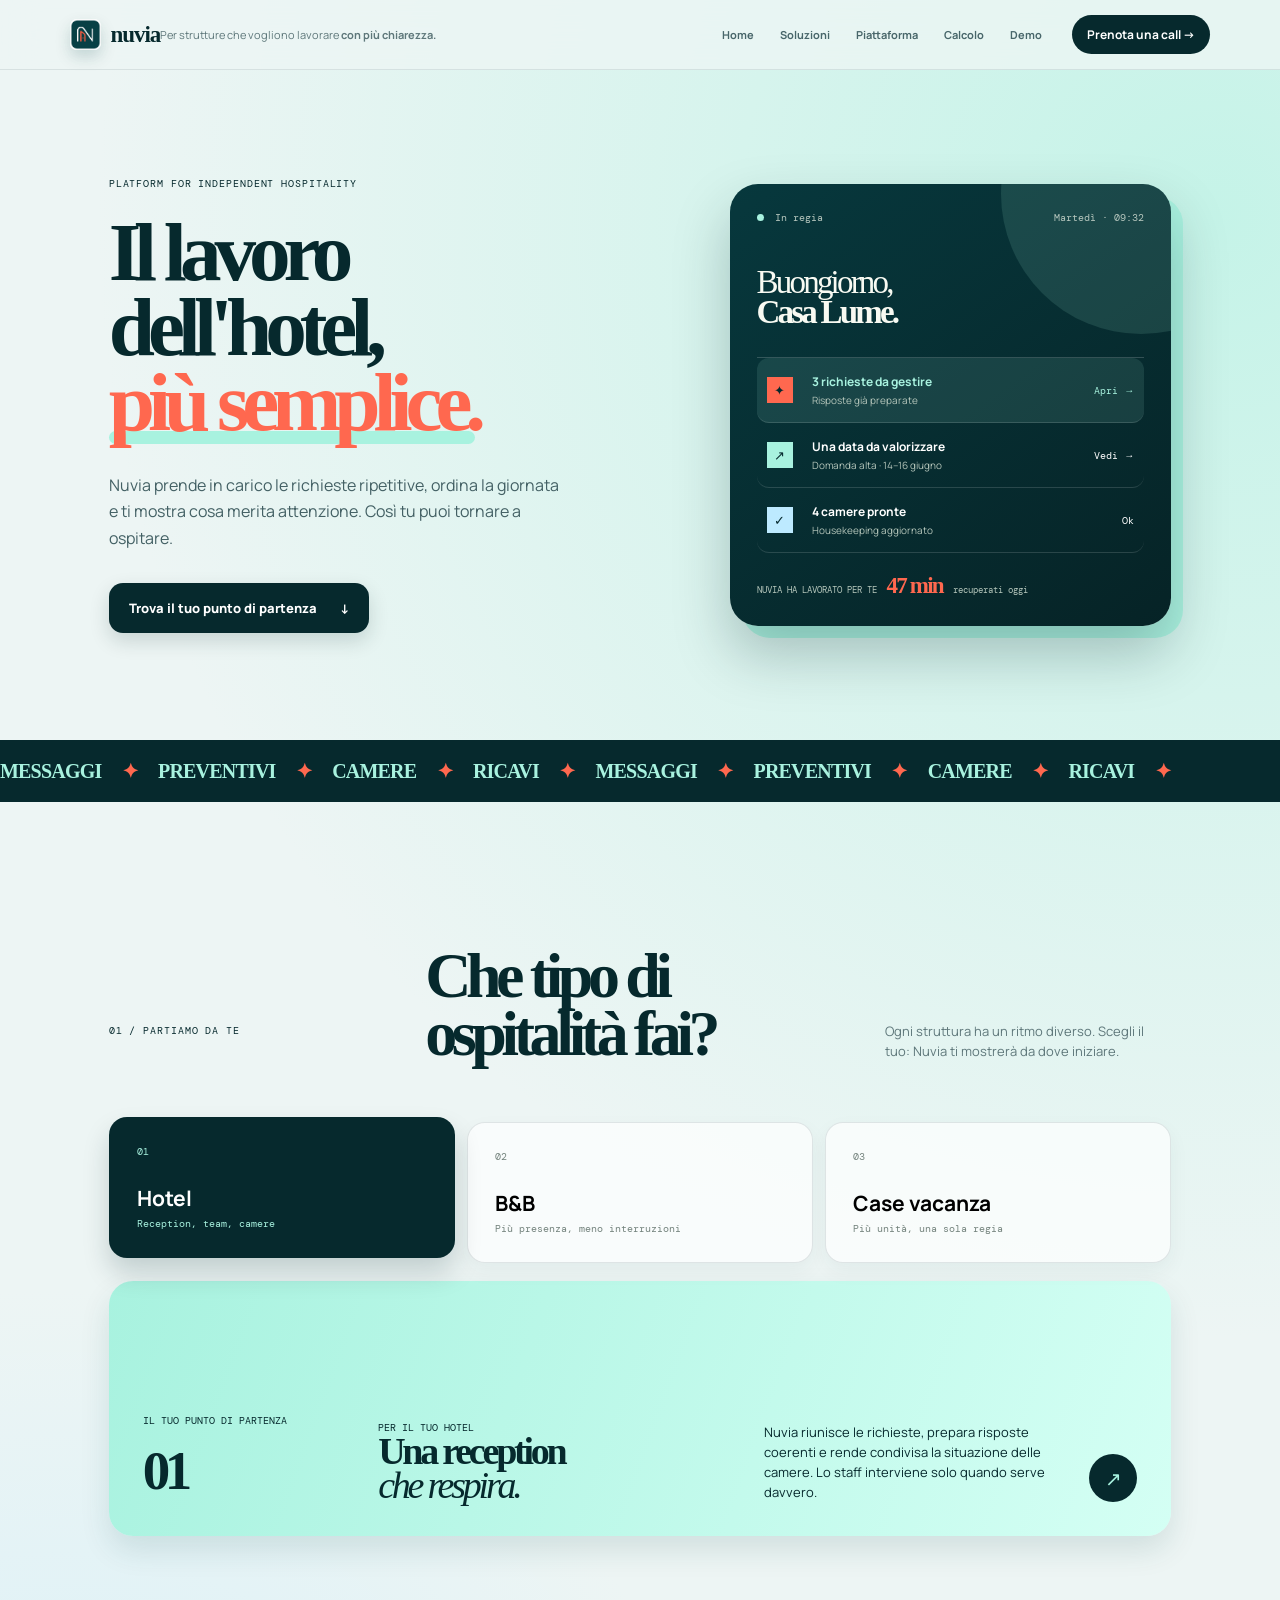
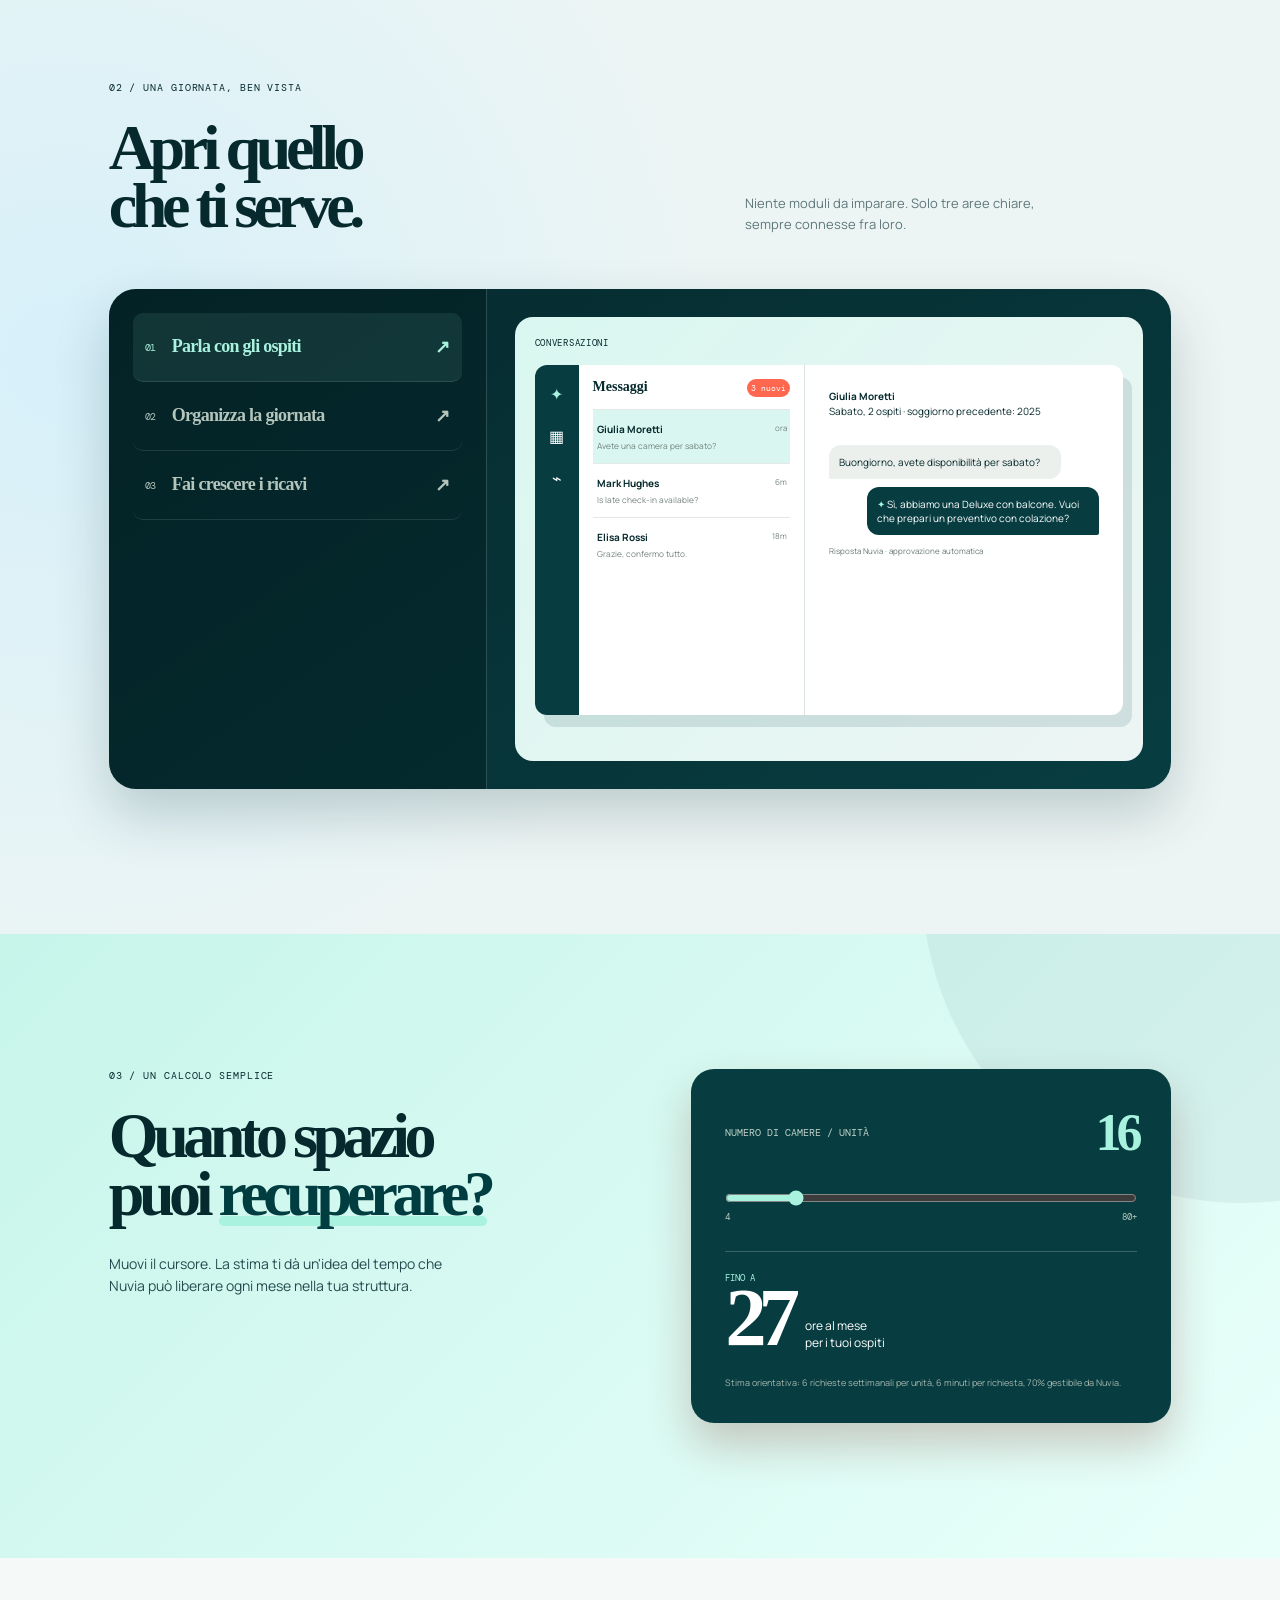
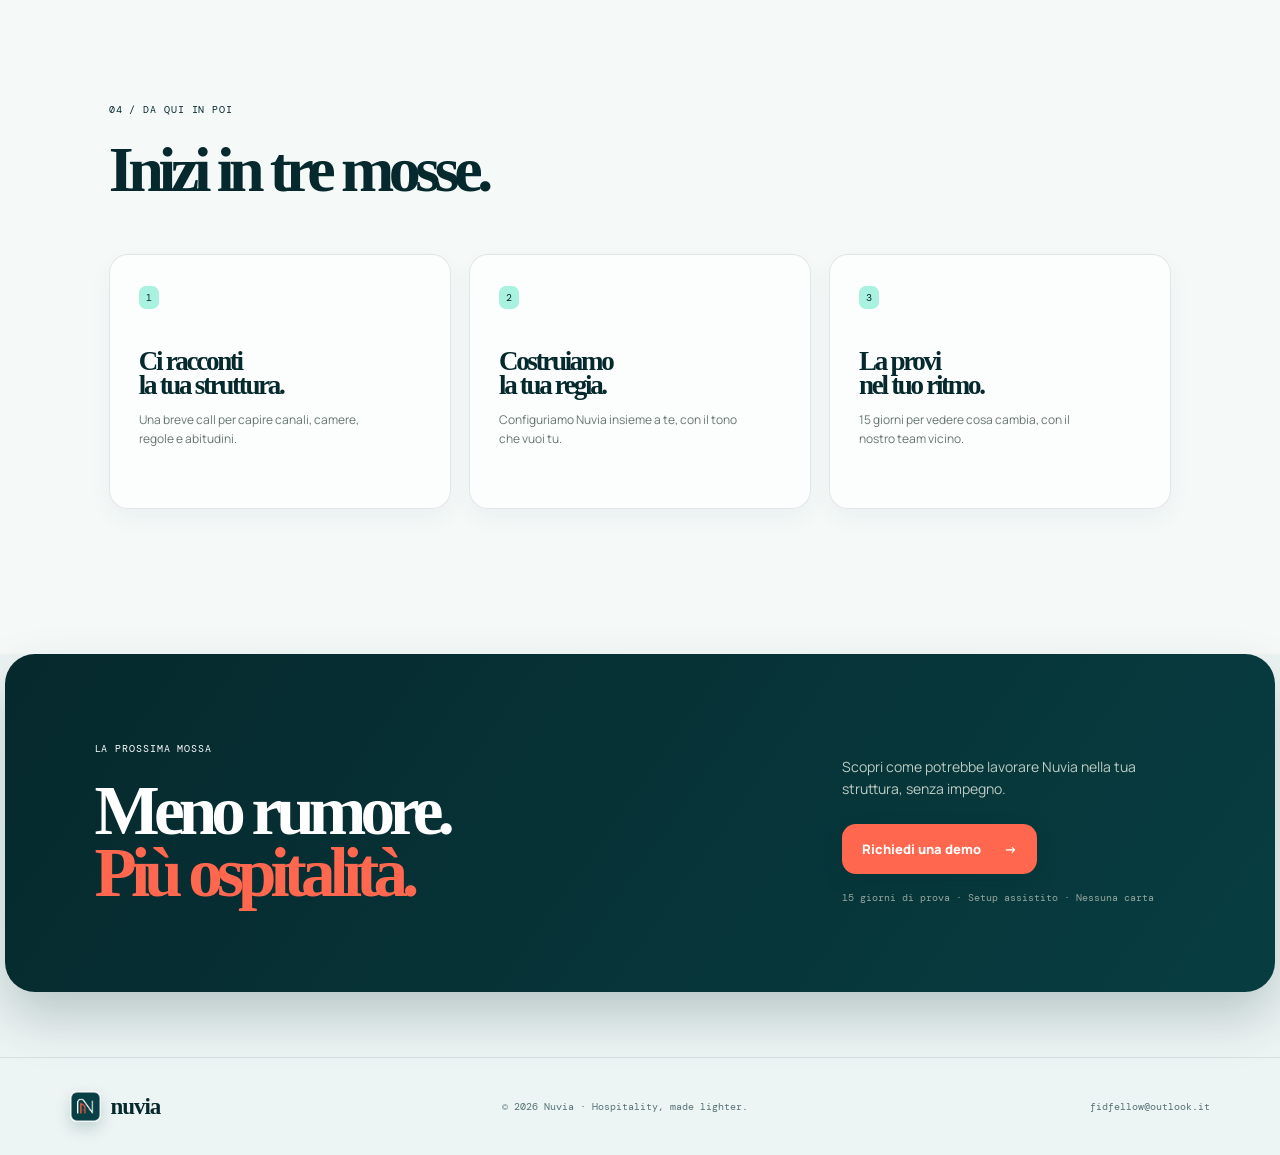
==== nuvia/index.html @ 4fe14f7c "Merge FidFellow direction and integrate Nuvia product site" ====
<!doctype html>
<html lang="it"><head><meta charset="UTF-8"><meta name="viewport" content="width=device-width, initial-scale=1.0"><meta name="description" content="Nuvia semplifica ogni giornata nella tua struttura ricettiva."><title>Nuvia — Il lavoro dell'hotel, più semplice.</title><link rel="preconnect" href="https://fonts.googleapis.com"><link rel="preconnect" href="https://fonts.gstatic.com" crossorigin><link href="https://fonts.googleapis.com/css2?family=DM+Mono:wght@400;500&family=Manrope:wght@400;500;600;700&display=swap" rel="stylesheet"><link rel="stylesheet" href="styles.css"><link rel="stylesheet" href="contrast-fix.css"><link rel="stylesheet" href="mobile-nav.css"></head>
<body><header class="topbar"><a class="logo" href="#inizio" aria-label="Nuvia home"><img src="assets/nuvia-logo.svg" alt="Logo Nuvia">nuvia</a><p class="topbar-message">Per strutture che vogliono lavorare <b>con più chiarezza.</b></p><nav class="site-nav" aria-label="Sezioni del sito"><a href="#inizio">Home</a><a href="#configura">Soluzioni</a><a href="#prodotto">Piattaforma</a><a href="#calcolo">Calcolo</a><a href="#demo">Demo</a></nav><a class="mini-link" href="mailto:fidfellow@outlook.it?subject=Prenota%20una%20call%20Nuvia">Prenota una call <span>→</span></a><button class="menu-toggle" type="button" aria-label="Apri menu" aria-expanded="false"><span></span></button></header>
<main id="inizio"><section class="intro"><div class="intro-heading"><p class="tag">PLATFORM FOR INDEPENDENT HOSPITALITY</p><h1>Il lavoro<br>dell'hotel,<br><mark>più semplice.</mark></h1><p class="intro-copy">Nuvia prende in carico le richieste ripetitive, ordina la giornata e ti mostra cosa merita attenzione. Così tu puoi tornare a ospitare.</p><a class="primary-button" href="#configura">Trova il tuo punto di partenza <span>↓</span></a></div><div class="intro-panel"><div class="panel-top"><span class="status"><i></i> In regia</span><span>Martedì · 09:32</span></div><h2>Buongiorno,<br><b>Casa Lume.</b></h2><div class="task-list"><button class="task active"><span class="task-icon coral">✦</span><span><b>3 richieste da gestire</b><small>Risposte già preparate</small></span><strong>Apri →</strong></button><button class="task"><span class="task-icon lime">↗</span><span><b>Una data da valorizzare</b><small>Domanda alta · 14–16 giugno</small></span><strong>Vedi →</strong></button><button class="task"><span class="task-icon sky">✓</span><span><b>4 camere pronte</b><small>Housekeeping aggiornato</small></span><strong>Ok</strong></button></div><div class="panel-foot"><span>NUVIA HA LAVORATO PER TE</span><b>47 min</b><small>recuperati oggi</small></div></div></section>
<section class="marquee"><div>MESSAGGI <i>✦</i> PREVENTIVI <i>✦</i> CAMERE <i>✦</i> RICAVI <i>✦</i> MESSAGGI <i>✦</i> PREVENTIVI <i>✦</i> CAMERE <i>✦</i> RICAVI <i>✦</i></div></section>
<section id="configura" class="quick-start"><div class="section-intro"><p class="tag">01 / PARTIAMO DA TE</p><h2>Che tipo di<br>ospitalità fai?</h2><p>Ogni struttura ha un ritmo diverso. Scegli il tuo: Nuvia ti mostrerà da dove iniziare.</p></div><div class="property-picker" role="tablist"><button class="property-choice selected" data-property="hotel" role="tab" aria-selected="true"><span>01</span><b>Hotel</b><small>Reception, team, camere</small></button><button class="property-choice" data-property="bb" role="tab" aria-selected="false"><span>02</span><b>B&B</b><small>Più presenza, meno interruzioni</small></button><button class="property-choice" data-property="case" role="tab" aria-selected="false"><span>03</span><b>Case vacanza</b><small>Più unità, una sola regia</small></button></div><div class="path-card" id="property-result"><div class="path-number">IL TUO PUNTO DI PARTENZA <b>01</b></div><div><p class="result-kicker">PER IL TUO HOTEL</p><h3>Una reception<br><em>che respira.</em></h3></div><p class="result-text">Nuvia riunisce le richieste, prepara risposte coerenti e rende condivisa la situazione delle camere. Lo staff interviene solo quando serve davvero.</p><a href="#demo" class="arrow-button">↗</a></div></section>
<section class="product-area"><div class="product-head"><div><p class="tag">02 / UNA GIORNATA, BEN VISTA</p><h2>Apri quello<br>che ti serve.</h2></div><p>Niente moduli da imparare. Solo tre aree chiare, sempre connesse fra loro.</p></div><div class="product-explorer"><div class="explorer-nav" role="tablist"><button class="explorer-button selected" data-screen="inbox" role="tab" aria-selected="true"><span>01</span> Parla con gli ospiti <i>↗</i></button><button class="explorer-button" data-screen="flow" role="tab" aria-selected="false"><span>02</span> Organizza la giornata <i>↗</i></button><button class="explorer-button" data-screen="grow" role="tab" aria-selected="false"><span>03</span> Fai crescere i ricavi <i>↗</i></button></div><div class="screen-stage" id="screen-stage"><div class="screen-label">CONVERSAZIONI</div><div class="inbox-screen"><div class="screen-sidebar"><i>✦</i><i>▦</i><i>⌁</i></div><div class="messages"><p class="screen-title">Messaggi <span>3 nuovi</span></p><div class="message-row selected"><b>Giulia Moretti</b><small>Avete una camera per sabato?</small><time>ora</time></div><div class="message-row"><b>Mark Hughes</b><small>Is late check-in available?</small><time>6m</time></div><div class="message-row"><b>Elisa Rossi</b><small>Grazie, confermo tutto.</small><time>18m</time></div></div><div class="reply-box"><p><b>Giulia Moretti</b><br>Sabato, 2 ospiti · soggiorno precedente: 2025</p><div class="guest-bubble">Buongiorno, avete disponibilità per sabato?</div><div class="nuvia-bubble"><span>✦</span> Sì, abbiamo una Deluxe con balcone. Vuoi che prepari un preventivo con colazione?</div><small>Risposta Nuvia · approvazione automatica</small></div></div></div></div></section>
<section class="impact"><div class="impact-copy"><p class="tag">03 / UN CALCOLO SEMPLICE</p><h2>Quanto spazio<br>puoi <mark>recuperare?</mark></h2><p>Muovi il cursore. La stima ti dà un'idea del tempo che Nuvia può liberare ogni mese nella tua struttura.</p></div><div class="calculator"><div class="calculator-top"><span>NUMERO DI CAMERE / UNITÀ</span><strong id="room-count">16</strong></div><input id="rooms" type="range" min="4" max="80" value="16"><div class="range-labels"><span>4</span><span>80+</span></div><div class="impact-result"><span>FINO A</span><b id="hours">27</b><p>ore al mese<br>per i tuoi ospiti</p></div><small>Stima orientativa: 6 richieste settimanali per unità, 6 minuti per richiesta, 70% gestibile da Nuvia.</small></div></section>
<section class="steps"><p class="tag">04 / DA QUI IN POI</p><h2>Inizi in tre mosse.</h2><div class="steps-grid"><article><span>1</span><h3>Ci racconti<br>la tua struttura.</h3><p>Una breve call per capire canali, camere, regole e abitudini.</p></article><article><span>2</span><h3>Costruiamo<br>la tua regia.</h3><p>Configuriamo Nuvia insieme a te, con il tono che vuoi tu.</p></article><article><span>3</span><h3>La provi<br>nel tuo ritmo.</h3><p>15 giorni per vedere cosa cambia, con il nostro team vicino.</p></article></div></section>
<section id="demo" class="final-cta"><div><p class="tag">LA PROSSIMA MOSSA</p><h2>Meno rumore.<br><mark>Più ospitalità.</mark></h2></div><div><p>Scopri come potrebbe lavorare Nuvia nella tua struttura, senza impegno.</p><a class="primary-button light" href="mailto:fidfellow@outlook.it?subject=Richiesta%20demo%20Nuvia">Richiedi una demo <span>→</span></a><small>15 giorni di prova · Setup assistito · Nessuna carta</small></div></section></main>
<footer><a class="logo" href="#inizio" aria-label="Nuvia home"><img src="assets/nuvia-logo.svg" alt="Logo Nuvia">nuvia</a><p>© 2026 Nuvia · Hospitality, made lighter.</p><a href="mailto:fidfellow@outlook.it">fidfellow@outlook.it</a></footer><script src="script.js"></script><script src="mobile-menu.js"></script></body></html>
---- nuvia/styles.css ----
:root {
  --ink: #06292d;
  --ink-soft: #0b4449;
  --paper: #edf5f4;
  --mint: #a8f2df;
  --coral: #ff684f;
  --sky: #bdeaff;
  --muted: #5e777a;
  --line: rgba(6, 41, 45, .13);
}
* { box-sizing: border-box; }
html { scroll-behavior: smooth; }
body { margin: 0; color: var(--ink); background: radial-gradient(circle at 95% 5%, rgba(168,242,223,.58), transparent 26%), radial-gradient(circle at 5% 45%, rgba(189,234,255,.48), transparent 25%), var(--paper); font-family: Manrope, sans-serif; }
a { color: inherit; text-decoration: none; }
.topbar { height: 70px; padding: 0 5.5vw; display: flex; align-items: center; justify-content: space-between; position: sticky; top: 0; z-index: 30; border-bottom: 1px solid rgba(6,41,45,.09); background: rgba(237,245,244,.8); backdrop-filter: blur(18px); }
.logo { display: flex; align-items: center; gap: 9px; font: 700 23px 'Space Grotesk'; letter-spacing: -1px; }
.logo img { width: 31px; height: 31px; display: block; border-radius: 10px; box-shadow: 0 7px 15px rgba(0,61,65,.18); }
.topbar-message { margin: 0; font-size: 11px; color: var(--muted); }
.mini-link { padding: 11px 15px; border-radius: 999px; color: white; background: var(--ink); font-size: 12px; font-weight: 700; }
.intro { min-height: 670px; max-width: 1440px; margin: auto; padding: 88px 8.5vw; display: grid; grid-template-columns: 1.08fr .92fr; align-items: center; gap: 8vw; }
.tag { margin: 0 0 25px; font: 10px 'DM Mono'; letter-spacing: .09em; }
h1,h2,h3 { margin: 0; font-family: 'Space Grotesk'; letter-spacing: -.085em; line-height: .9; }
.intro h1 { font-size: clamp(58px,6.5vw,100px); }
mark { color: var(--coral); background: transparent; position: relative; }
mark::after { content: ''; position: absolute; left: 0; right: .05em; bottom: .05em; height: .15em; border-radius: 10px; background: var(--mint); z-index: -1; }
.intro-copy { max-width: 460px; margin: 32px 0; color: #436064; font-size: 16px; line-height: 1.65; }
.primary-button { display: inline-block; padding: 16px 20px; border-radius: 14px; color: white; background: var(--ink); box-shadow: 0 8px 20px rgba(6,41,45,.16); font-size: 13px; font-weight: 800; transition: .2s; }
.primary-button span { padding-left: 20px; }
.primary-button:hover { transform: translateY(-3px); box-shadow: 0 13px 26px rgba(6,41,45,.2), 0 0 0 4px rgba(168,242,223,.7); }
.intro-panel { padding: 27px; overflow: hidden; position: relative; border-radius: 28px; color: #f8faf2; background: linear-gradient(145deg,#07383d,#062326); box-shadow: 0 28px 55px rgba(7,41,43,.25), 12px 12px 0 rgba(168,242,223,.9); }
.intro-panel::after { content: ''; width: 280px; height: 280px; position: absolute; right: -110px; top: -130px; border-radius: 50%; background: rgba(168,242,223,.12); }
.panel-top { display: flex; justify-content: space-between; color: #b8c8bf; font: 10px 'DM Mono'; position: relative; z-index: 1; }.status i { width: 7px; height: 7px; margin-right: 5px; display: inline-block; border-radius: 50%; background: var(--mint); }
.intro-panel h2 { margin: 44px 0 30px; font-size: 33px; font-weight: 400; position: relative; z-index: 1; }.task-list { border-top: 1px solid rgba(255,255,255,.18); position: relative; z-index: 1; }
.task { width: 100%; padding: 15px 10px; display: grid; grid-template-columns: 35px 1fr auto; gap: 10px; align-items: center; text-align: left; border: 0; border-bottom: 1px solid rgba(255,255,255,.14); border-radius: 12px; color: white; background: none; font: 12px Manrope; }
.task.active { color: var(--mint); background: rgba(168,242,223,.11); }.task b,.task small { display: block; }.task small { margin-top: 3px; color: #b4c5ba; font-size: 10px; }.task strong { font: 10px 'DM Mono'; font-weight: 400; }.task-icon { width: 26px; height: 26px; display: grid; place-items: center; color: var(--ink); font-size: 13px; }.coral { background: var(--coral); }.lime { background: var(--mint); }.sky { background: var(--sky); }
.panel-foot { padding-top: 20px; display: flex; align-items: baseline; gap: 10px; position: relative; z-index: 1; }.panel-foot span,.panel-foot small { color: #b6c7bc; font: 9px 'DM Mono'; }.panel-foot b { color: var(--coral); font: 700 23px 'Space Grotesk'; letter-spacing: -.08em; }
.marquee { overflow: hidden; padding: 19px 0; white-space: nowrap; color: var(--mint); background: var(--ink); font: 600 20px 'Space Grotesk'; letter-spacing: -.04em; }.marquee div { width: max-content; animation: scroll 28s linear infinite; }.marquee i { padding: 0 16px; color: var(--coral); font-style: normal; }@keyframes scroll { to { transform: translateX(-50%); } }
.quick-start,.product-area,.steps { max-width: 1440px; margin: auto; padding: 145px 8.5vw; }.section-intro { display: grid; grid-template-columns: 1fr 1.5fr 1fr; gap: 30px; align-items: end; margin-bottom: 60px; }.section-intro h2,.product-head h2 { font-size: clamp(42px,5vw,70px); }.section-intro>p:last-child,.product-head>p { margin: 12px 0 0; color: var(--muted); font-size: 13px; line-height: 1.6; }
.property-picker { display: grid; grid-template-columns: repeat(3,1fr); gap: 12px; }.property-choice { padding: 27px; text-align: left; cursor: pointer; border: 1px solid rgba(6,41,45,.11); border-radius: 18px; background: rgba(255,255,255,.68); box-shadow: 0 8px 20px rgba(8,53,55,.05); font-family: Manrope; transition: .2s; }.property-choice:hover,.property-choice.selected { transform: translateY(-5px); color: white; background: var(--ink); box-shadow: 0 15px 27px rgba(6,41,45,.18); }.property-choice span,.property-choice small { display: block; color: #73827c; font: 10px 'DM Mono'; }.property-choice.selected span,.property-choice.selected small { color: var(--mint); }.property-choice b { display: block; margin: 26px 0 5px; font-size: 21px; }
.path-card { min-height: 255px; margin-top: 18px; padding: 34px; display: grid; grid-template-columns: .7fr 1.2fr 1fr auto; gap: 25px; align-items: end; border-radius: 24px; background: linear-gradient(110deg,#a8f2df,#d4fff4); box-shadow: 0 14px 30px rgba(8,74,71,.12); transition: opacity .14s; }.path-number,.result-kicker { margin: 0; font: 10px 'DM Mono'; }.path-number b { display: block; margin-top: 12px; font: 600 55px 'Space Grotesk'; letter-spacing: -.1em; }.path-card h3 { font-size: 38px; }.path-card h3 em { font-weight: 400; }.result-text { margin: 0; font-size: 13px; line-height: 1.55; }.arrow-button { width: 48px; height: 48px; display: grid; place-items: center; border-radius: 50%; color: var(--mint); background: var(--ink); font-size: 20px; }
.product-area { padding-top: 0; }.product-head { display: grid; grid-template-columns: 1.4fr 1fr; gap: 40px; align-items: end; margin-bottom: 55px; }.product-head>p { max-width: 290px; }.product-explorer { min-height: 500px; display: grid; grid-template-columns: .8fr 1.45fr; overflow: hidden; border-radius: 27px; background: linear-gradient(145deg,#06292d,#073d41); box-shadow: 0 25px 55px rgba(7,47,49,.2); }.explorer-nav { padding: 24px; background: rgba(2,24,27,.36); border-right: 1px solid rgba(255,255,255,.18); }.explorer-button { width: 100%; padding: 23px 12px; display: grid; grid-template-columns: 27px 1fr auto; text-align: left; cursor: pointer; border: 0; border-bottom: 1px solid rgba(255,255,255,.11); border-radius: 10px; color: #b4c5bc; background: none; font: 600 18px 'Space Grotesk'; letter-spacing: -.04em; }.explorer-button span { padding-top: 5px; font: 10px 'DM Mono'; }.explorer-button i { font-style: normal; }.explorer-button:hover,.explorer-button.selected { color: var(--mint); background: rgba(168,242,223,.09); }
.screen-stage { margin: 28px; padding: 20px; overflow: hidden; border-radius: 18px; color: var(--ink); background: linear-gradient(135deg,#d9f7f0,#edf5f4); transition: opacity .13s; }.screen-label { margin-bottom: 16px; font: 9px 'DM Mono'; letter-spacing: .08em; }.inbox-screen { height: 350px; display: grid; grid-template-columns: 44px 1fr 1.4fr; overflow: hidden; border-radius: 12px; background: white; box-shadow: 9px 12px 0 rgba(0,61,65,.12); }.screen-sidebar { padding: 18px 0; display: flex; flex-direction: column; align-items: center; gap: 20px; color: white; background: #073d41; }.screen-sidebar i { font-style: normal; }.screen-sidebar i:first-child { color: var(--mint); }.messages { padding: 14px; border-right: 1px solid #dce4de; }.screen-title { margin: 0 0 14px; font: 600 14px 'Space Grotesk'; }.screen-title span { float: right; padding: 4px; border-radius: 999px; color: white; background: var(--coral); font: 8px 'DM Mono'; }.message-row { position: relative; padding: 12px 4px; border-top: 1px solid #e3e9e4; font-size: 10px; }.message-row.selected { background: #d9f7f0; }.message-row b,.message-row small { display: block; }.message-row small,.message-row time { color: #73827c; }.message-row small { margin-top: 4px; }.message-row time { position: absolute; top: 12px; right: 3px; font-size: 8px; }.reply-box { padding: 24px; font-size: 10px; }.reply-box>p { margin: 0 0 26px; line-height: 1.5; }.guest-bubble,.nuvia-bubble { max-width: 86%; margin: 8px 0; padding: 10px; line-height: 1.4; }.guest-bubble { border-radius: 12px 12px 12px 2px; background: #ecf0ec; }.nuvia-bubble { margin-left: auto; border-radius: 12px 12px 2px 12px; color: white; background: #073d41; }.nuvia-bubble span { color: var(--mint); }.reply-box>small { color: #697b72; font-size: 8px; }
.impact { padding: 135px 8.5vw; display: grid; grid-template-columns: 1fr 1fr; gap: 8vw; overflow: hidden; position: relative; background: linear-gradient(120deg,var(--coral),#ff876d); }.impact::before { content: ''; width: 50vw; height: 50vw; position: absolute; right: -22vw; top: -29vw; border-radius: 50%; background: rgba(255,255,255,.11); }.impact-copy,.calculator { position: relative; z-index: 1; }.impact h2 { font-size: clamp(42px,5vw,70px); }.impact-copy>p:not(.tag) { max-width: 370px; margin: 30px 0 0; font-size: 14px; line-height: 1.6; }.calculator { align-self: center; padding: 34px; border-radius: 23px; color: white; background: #073d41; box-shadow: 0 22px 44px rgba(109,38,26,.24); }.calculator-top { display: flex; align-items: center; justify-content: space-between; color: #c1d1c8; font: 10px 'DM Mono'; }.calculator-top strong { color: var(--mint); font: 600 52px 'Space Grotesk'; letter-spacing: -.1em; }input[type=range] { width: 100%; margin: 28px 0 0; accent-color: var(--mint); }.range-labels { display: flex; justify-content: space-between; color: #b8c7be; font: 9px 'DM Mono'; }.impact-result { margin-top: 28px; padding-top: 20px; display: grid; grid-template-columns: auto 1fr; align-items: end; column-gap: 13px; border-top: 1px solid rgba(255,255,255,.2); }.impact-result span { grid-column: 1/-1; color: var(--mint); font: 9px 'DM Mono'; }.impact-result b { font: 600 83px/.8 'Space Grotesk'; letter-spacing: -.1em; }.impact-result p { margin: 0; font-size: 12px; line-height: 1.35; }.calculator>small { display: block; margin-top: 25px; color: #a6b6ad; font-size: 9px; line-height: 1.5; }
.steps { background: rgba(255,255,255,.43); }.steps h2 { margin-bottom: 55px; font-size: clamp(42px,5vw,70px); }.steps-grid { display: grid; grid-template-columns: repeat(3,1fr); gap: 18px; }.steps-grid article { min-height: 255px; padding: 29px; border: 1px solid rgba(6,41,45,.11); border-radius: 19px; background: rgba(255,255,255,.72); box-shadow: 0 9px 22px rgba(7,52,54,.05); transition: .2s; }.steps-grid article:hover { transform: translateY(-5px); box-shadow: 0 17px 28px rgba(7,52,54,.12); }.steps-grid span { padding: 5px 7px; border-radius: 7px; background: var(--mint); font: 10px 'DM Mono'; }.steps-grid h3 { margin: 43px 0 14px; font-size: 27px; }.steps-grid p { max-width: 240px; color: #66766f; font-size: 12px; line-height: 1.55; }
.final-cta { max-width: 1270px; margin: 0 auto 65px; padding: 88px 7vw; display: grid; grid-template-columns: 1.4fr .7fr; gap: 60px; align-items: end; border-radius: 30px; color: white; background: linear-gradient(125deg,#06292d,#073d41); box-shadow: 0 25px 52px rgba(6,41,45,.22); }.final-cta h2 { font-size: clamp(48px,5.4vw,76px); }.final-cta>div>p:not(.tag) { margin: 0 0 25px; color: #bdcbc3; font-size: 14px; line-height: 1.55; }.light { color: white; background: var(--coral); }.final-cta small { display: block; margin-top: 17px; color: #95a79d; font: 10px 'DM Mono'; }footer { padding: 32px 5.5vw; display: flex; align-items: center; justify-content: space-between; border-top: 1px solid rgba(6,41,45,.1); }footer p,footer>a:last-child { color: #557176; font: 10px 'DM Mono'; }
@media(max-width:800px){.topbar{height:64px;padding:0 6vw}.topbar-message{display:none}.mini-link{padding:9px 12px}.intro{min-height:0;padding:74px 6vw 78px;display:block}.intro h1{font-size:59px}.intro-panel{margin-top:65px;border-radius:22px;box-shadow:9px 9px 0 var(--mint)}.marquee{font-size:16px}.quick-start,.product-area,.steps{padding:90px 6vw}.section-intro,.product-head,.impact,.final-cta{display:block}.section-intro>p:last-child,.product-head>p{margin-top:24px}.property-picker{grid-template-columns:1fr;gap:9px}.property-choice{padding:15px 20px}.property-choice:hover,.property-choice.selected{transform:none}.property-choice b{margin:8px 0 3px}.path-card{grid-template-columns:1fr;gap:20px;padding:25px;border-radius:20px}.path-number b{margin-top:6px;font-size:42px}.arrow-button{justify-self:end}.product-explorer{display:block;border-radius:20px}.explorer-nav{border-right:0}.explorer-button{padding:16px 6px;font-size:16px}.screen-stage{margin:0 15px 15px;padding:13px}.inbox-screen{height:330px;grid-template-columns:32px 1fr}.screen-sidebar{padding:13px 0}.reply-box{display:none}.messages{border:0}.impact{padding:90px 6vw}.impact-copy{margin-bottom:45px}.steps-grid{grid-template-columns:1fr;gap:12px}.steps-grid article{min-height:0;padding:24px;border-radius:15px}.steps-grid h3{margin:27px 0 10px}.final-cta{margin:0 6vw 40px;padding:62px 7vw;border-radius:20px}.final-cta>div+div{margin-top:35px}footer{padding:30px 6vw;display:block}footer p,footer>a:last-child{display:block;margin:21px 0 0}}
/* Official Nuvia mark supplied by FidFellow */
.logo img{content:url("assets/nuvia-logo-official.webp");border-radius:22%}
---- nuvia/contrast-fix.css ----
/* Higher contrast for the interactive calculator section. */
.impact {
  background: linear-gradient(135deg, #c7f5ea 0%, #e9fffa 100%);
  color: #06292d;
}

.impact::before {
  background: rgba(0, 61, 65, .06);
}

.impact h2 mark {
  color: #003d41;
}

.impact-copy > p:not(.tag) {
  color: #244c50;
}
---- nuvia/mobile-nav.css ----
.site-nav{display:flex;align-items:center;gap:26px;margin-left:auto;margin-right:30px}.site-nav a{color:#48666a;font-size:11px;font-weight:700;transition:color .2s}.site-nav a:hover{color:#ff684f}.menu-toggle{display:none;width:42px;height:42px;place-items:center;padding:0;cursor:pointer;border:0;border-radius:12px;color:#edf5f4;background:#06292d}.menu-toggle span,.menu-toggle::before,.menu-toggle::after{width:18px;height:1.5px;display:block;content:'';background:currentColor;transition:transform .2s,opacity .2s}.menu-toggle::before{transform:translateY(-6px)}.menu-toggle::after{transform:translateY(6px)}.menu-toggle.is-open span{opacity:0}.menu-toggle.is-open::before{transform:translateY(1.5px) rotate(45deg)}.menu-toggle.is-open::after{transform:translateY(-1.5px) rotate(-45deg)}
@media(max-width:800px){.topbar{gap:10px}.logo{position:relative;z-index:32}.logo img{width:35px;height:35px;border-radius:11px}.topbar .mini-link{display:none}.menu-toggle{display:grid;position:relative;z-index:32;margin-left:auto}.site-nav{width:min(92vw,420px);padding:88px 22px 24px;display:flex;flex-direction:column;align-items:stretch;gap:0;position:fixed;top:12px;right:4vw;z-index:31;border:1px solid rgba(168,242,223,.25);border-radius:23px;opacity:0;visibility:hidden;transform:translateY(-15px) scale(.97);pointer-events:none;background:rgba(6,41,45,.98);box-shadow:0 23px 50px rgba(0,28,31,.27);transition:.22s}.site-nav.is-open{opacity:1;visibility:visible;transform:none;pointer-events:auto}.site-nav a{padding:17px 4px;border-bottom:1px solid rgba(255,255,255,.14);color:#edf5f4;font-size:17px;font-family:'Space Grotesk';letter-spacing:-.03em}.site-nav a:last-child{border:0}.site-nav a:hover{color:#a8f2df}.site-nav::after{content:'NUVIA · HOSPITALITY, SIMPLIFIED';margin-top:24px;color:#9bb4b1;font:9px 'DM Mono';letter-spacing:.07em}}
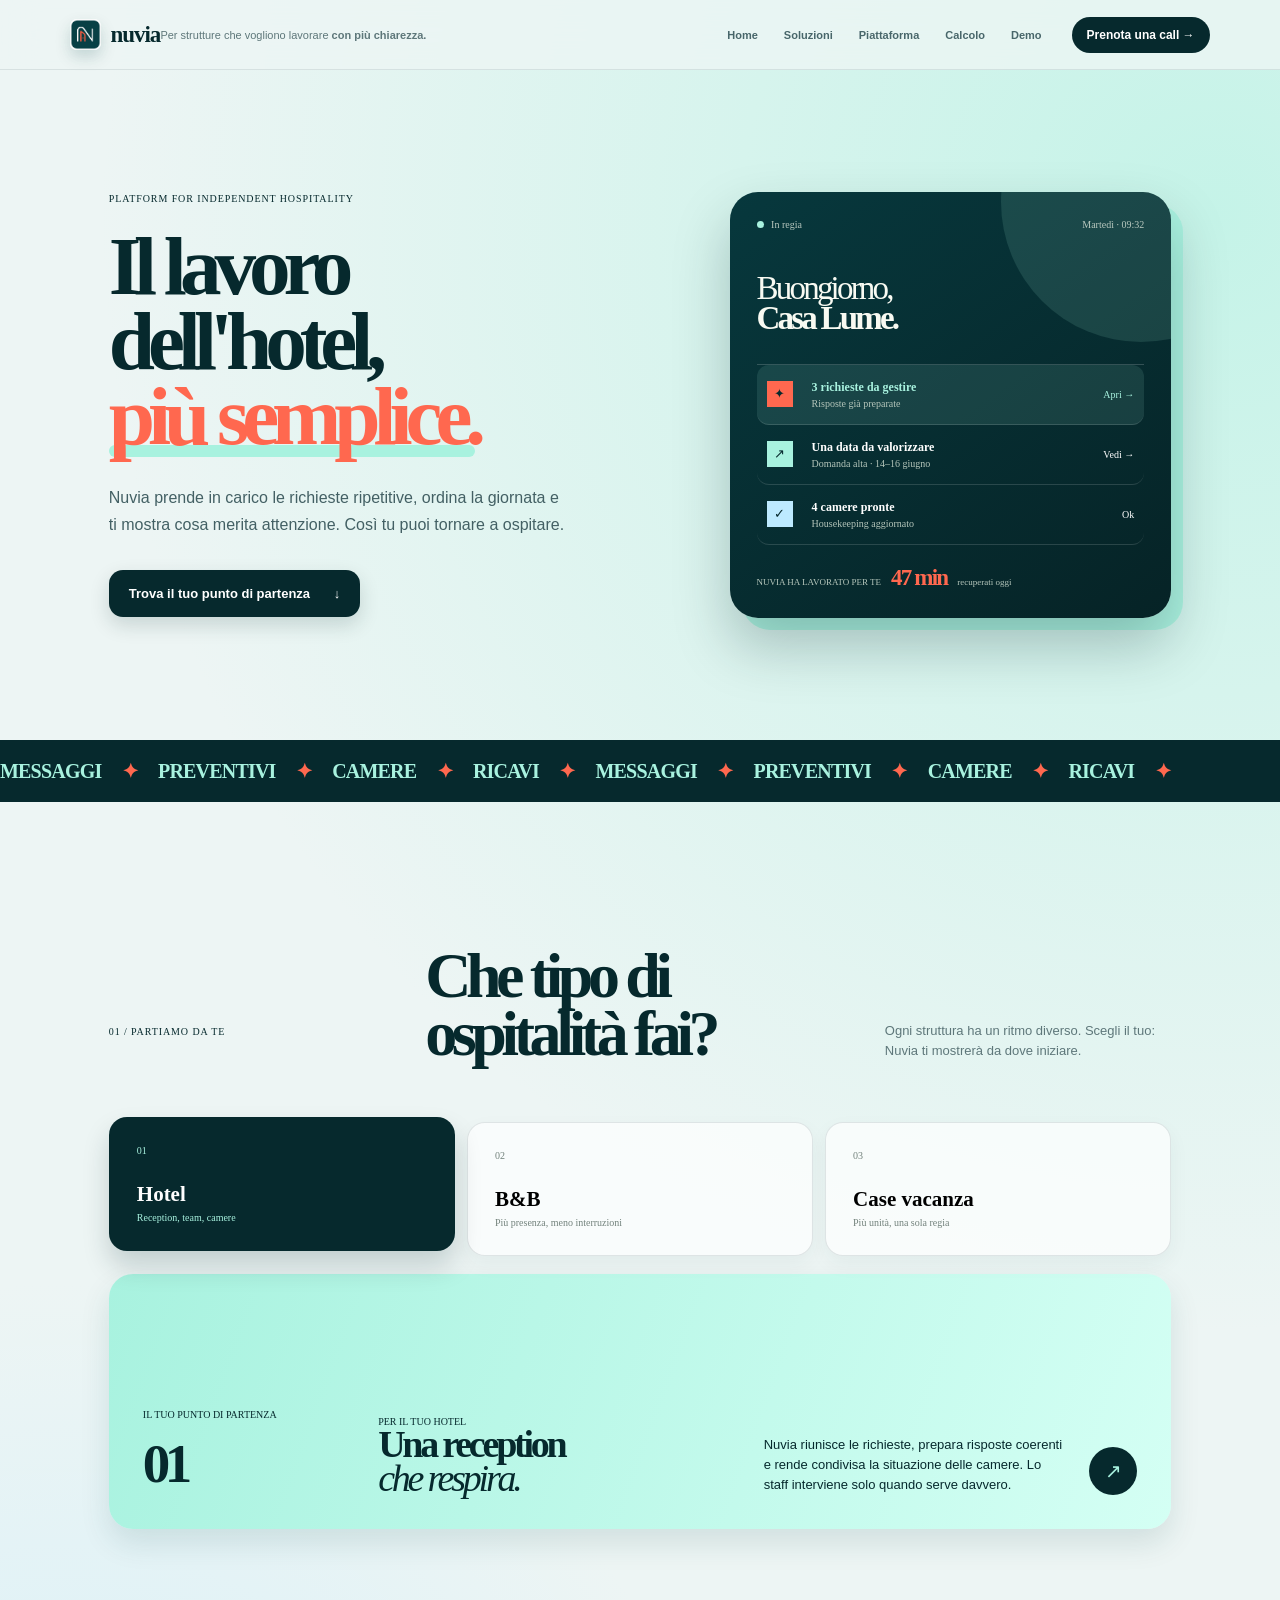
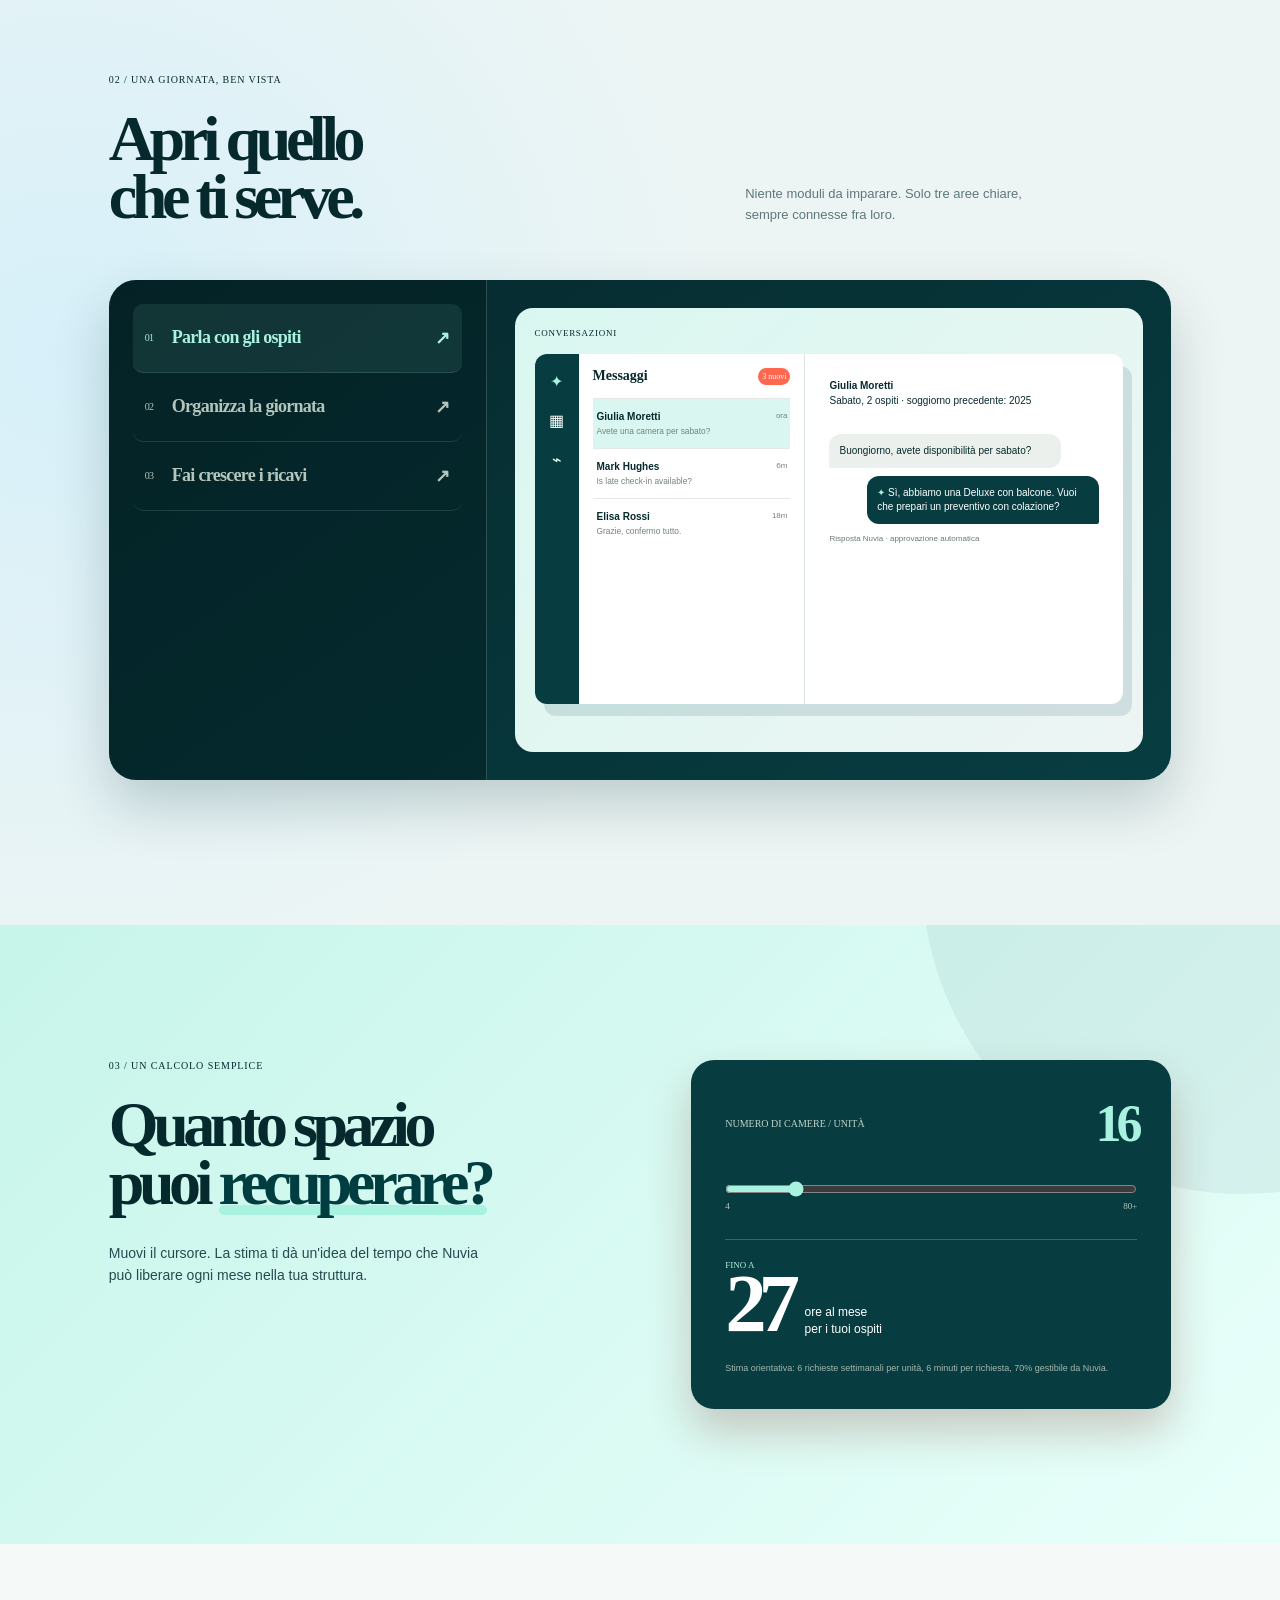
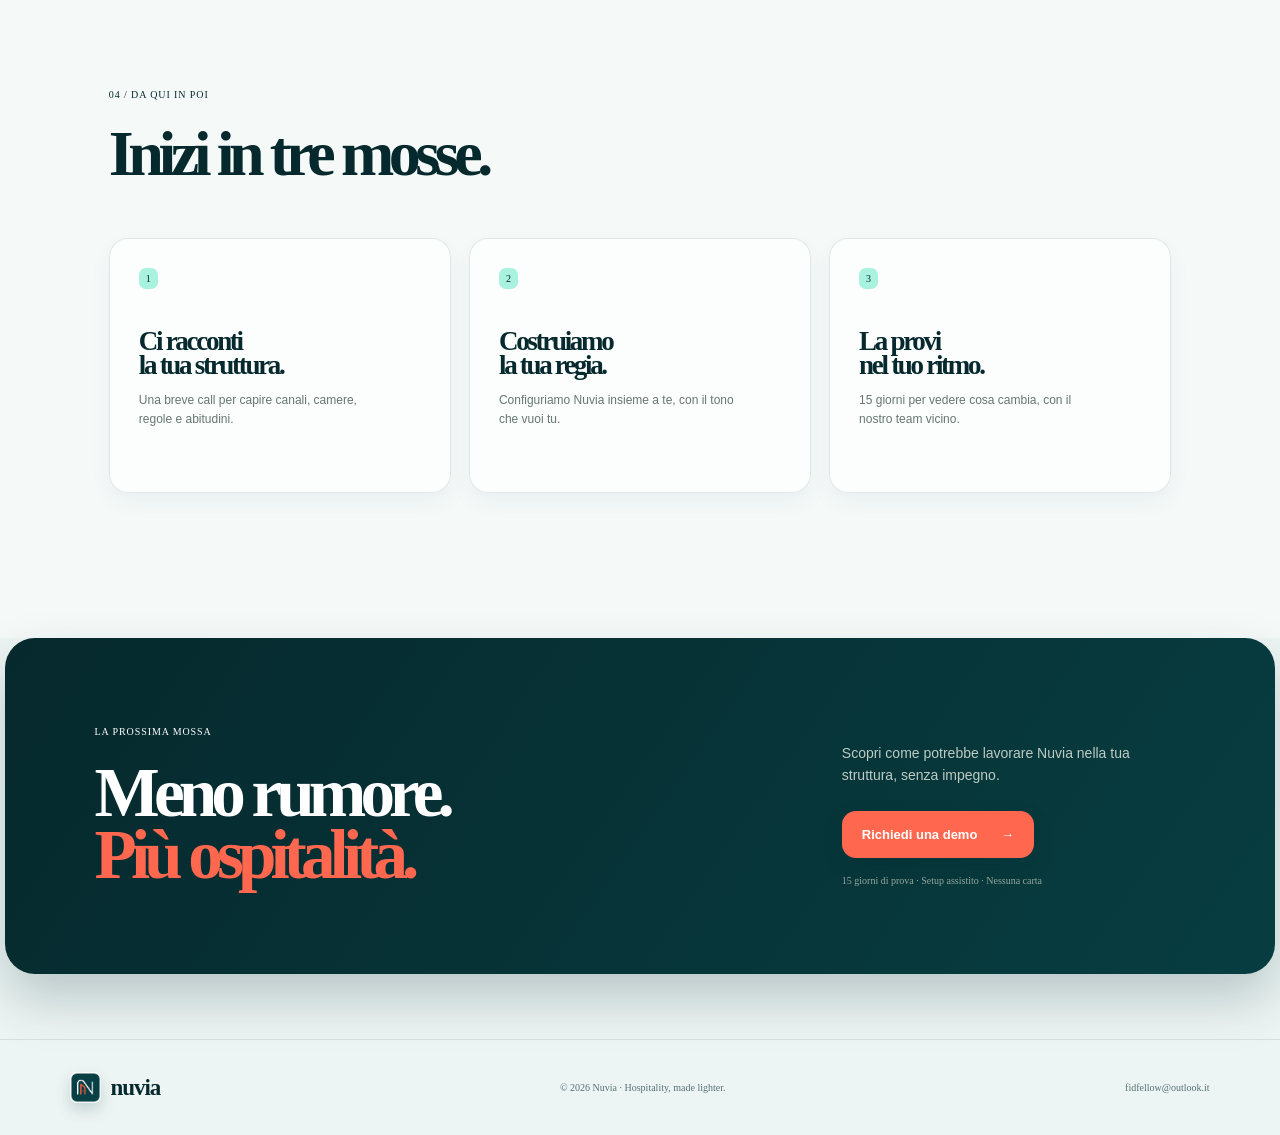
==== commit 1b299d7d: "Harden Fidfellow and Nuvia landing pages with CSP and safe DOM rendering" ====
--- a/nuvia/index.html
+++ b/nuvia/index.html
@@ -1,5 +1,7 @@
 <!doctype html>
-<html lang="it"><head><meta charset="UTF-8"><meta name="viewport" content="width=device-width, initial-scale=1.0"><meta name="description" content="Nuvia semplifica ogni giornata nella tua struttura ricettiva."><title>Nuvia — Il lavoro dell'hotel, più semplice.</title><link rel="preconnect" href="https://fonts.googleapis.com"><link rel="preconnect" href="https://fonts.gstatic.com" crossorigin><link href="https://fonts.googleapis.com/css2?family=DM+Mono:wght@400;500&family=Manrope:wght@400;500;600;700&display=swap" rel="stylesheet"><link rel="stylesheet" href="styles.css"><link rel="stylesheet" href="contrast-fix.css"><link rel="stylesheet" href="mobile-nav.css"></head>
+<html lang="it"><head><meta charset="UTF-8">
+<meta http-equiv="Content-Security-Policy" content="default-src 'none'; script-src 'self'; script-src-attr 'none'; style-src 'self' https://fonts.googleapis.com; font-src 'self' https://fonts.gstatic.com; img-src 'self'; connect-src 'none'; object-src 'none'; base-uri 'none'; form-action 'none'; frame-src 'none'; upgrade-insecure-requests">
+<meta name="referrer" content="no-referrer"><meta name="viewport" content="width=device-width, initial-scale=1.0"><meta name="description" content="Nuvia semplifica ogni giornata nella tua struttura ricettiva."><title>Nuvia — Il lavoro dell'hotel, più semplice.</title><link rel="preconnect" href="https://fonts.googleapis.com"><link rel="preconnect" href="https://fonts.gstatic.com" crossorigin><link href="https://fonts.googleapis.com/css2?family=DM+Mono:wght@400;500&family=Manrope:wght@400;500;600;700&display=swap" rel="stylesheet"><link rel="stylesheet" href="styles.css"><link rel="stylesheet" href="contrast-fix.css"><link rel="stylesheet" href="mobile-nav.css"></head>
 <body><header class="topbar"><a class="logo" href="#inizio" aria-label="Nuvia home"><img src="assets/nuvia-logo.svg" alt="Logo Nuvia">nuvia</a><p class="topbar-message">Per strutture che vogliono lavorare <b>con più chiarezza.</b></p><nav class="site-nav" aria-label="Sezioni del sito"><a href="#inizio">Home</a><a href="#configura">Soluzioni</a><a href="#prodotto">Piattaforma</a><a href="#calcolo">Calcolo</a><a href="#demo">Demo</a></nav><a class="mini-link" href="mailto:fidfellow@outlook.it?subject=Prenota%20una%20call%20Nuvia">Prenota una call <span>→</span></a><button class="menu-toggle" type="button" aria-label="Apri menu" aria-expanded="false"><span></span></button></header>
 <main id="inizio"><section class="intro"><div class="intro-heading"><p class="tag">PLATFORM FOR INDEPENDENT HOSPITALITY</p><h1>Il lavoro<br>dell'hotel,<br><mark>più semplice.</mark></h1><p class="intro-copy">Nuvia prende in carico le richieste ripetitive, ordina la giornata e ti mostra cosa merita attenzione. Così tu puoi tornare a ospitare.</p><a class="primary-button" href="#configura">Trova il tuo punto di partenza <span>↓</span></a></div><div class="intro-panel"><div class="panel-top"><span class="status"><i></i> In regia</span><span>Martedì · 09:32</span></div><h2>Buongiorno,<br><b>Casa Lume.</b></h2><div class="task-list"><button class="task active"><span class="task-icon coral">✦</span><span><b>3 richieste da gestire</b><small>Risposte già preparate</small></span><strong>Apri →</strong></button><button class="task"><span class="task-icon lime">↗</span><span><b>Una data da valorizzare</b><small>Domanda alta · 14–16 giugno</small></span><strong>Vedi →</strong></button><button class="task"><span class="task-icon sky">✓</span><span><b>4 camere pronte</b><small>Housekeeping aggiornato</small></span><strong>Ok</strong></button></div><div class="panel-foot"><span>NUVIA HA LAVORATO PER TE</span><b>47 min</b><small>recuperati oggi</small></div></div></section>
 <section class="marquee"><div>MESSAGGI <i>✦</i> PREVENTIVI <i>✦</i> CAMERE <i>✦</i> RICAVI <i>✦</i> MESSAGGI <i>✦</i> PREVENTIVI <i>✦</i> CAMERE <i>✦</i> RICAVI <i>✦</i></div></section>
